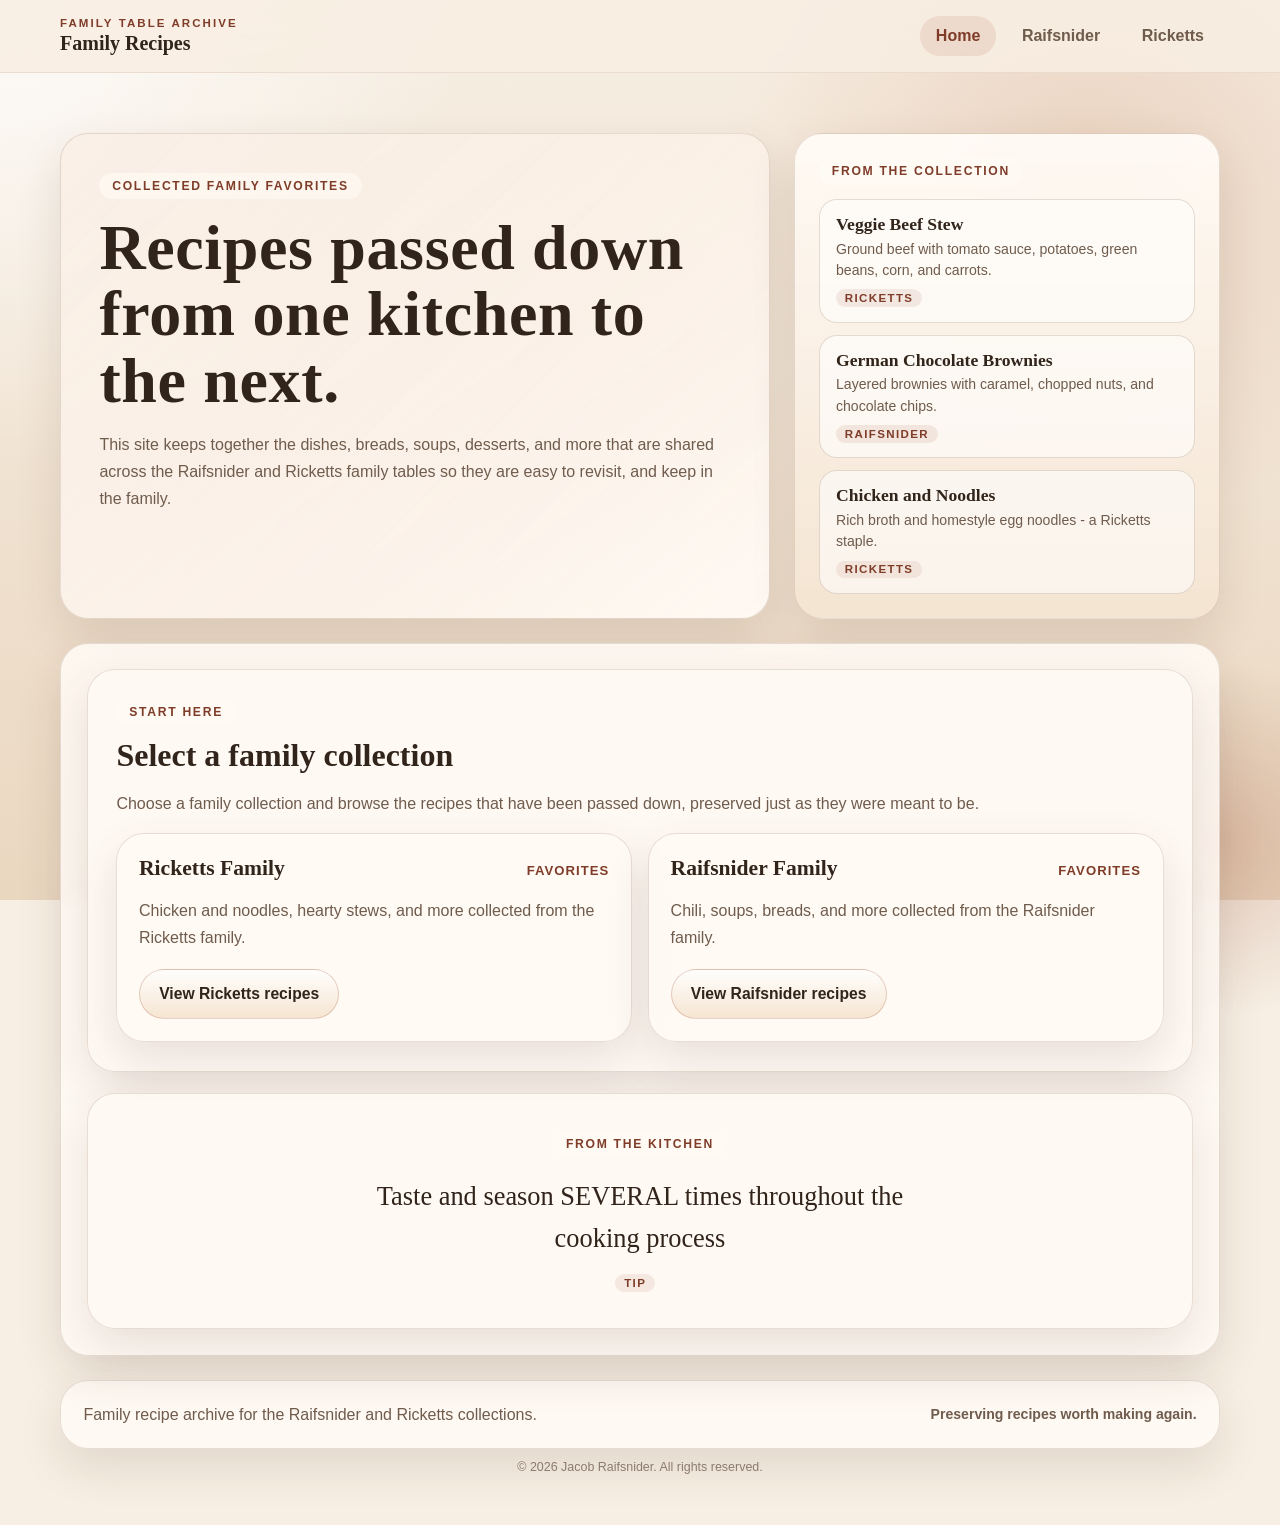
==== index.html @ 3fd9b50f "Mobile recipe page fix; Push 8" ====
<!DOCTYPE html>
<html lang="en">
<head>
    <link rel="stylesheet" href="styles.css?v=20260505c">
    <meta charset="UTF-8">
    <meta name="viewport" content="width=device-width, initial-scale=1.0, viewport-fit=cover">
    <meta name="theme-color" content="#e9dfd1">
    <meta name="apple-mobile-web-app-capable" content="yes">
    <meta name="apple-mobile-web-app-status-bar-style" content="default">
    <title>Family Recipes</title>
</head>
<body class="home-page">
    <div class="viewport-bg" aria-hidden="true"></div>
    <div class="page-glow" aria-hidden="true"></div>
    <header class="site-header">
        <div class="site-header__inner">
            <a class="site-brand" href="index.html">
                <span class="site-brand__eyebrow">Family Table Archive</span>
                <span class="site-brand__title">Family Recipes</span>
            </a>
            <nav class="site-nav" aria-label="Primary">
                <a class="site-nav__link is-current" href="index.html">Home</a>
                <a class="site-nav__link" href="raifsnider.html">Raifsnider</a>
                <a class="site-nav__link" href="ricketts.html">Ricketts</a>
            </nav>
        </div>
    </header>

    <div class="site-shell">
        <section class="hero">
            <div class="hero__panel">
                <span class="hero__eyebrow">Collected family favorites</span>
                <h1>Recipes passed down from one kitchen to the next.</h1>
                <p class="hero__lede">This site keeps together the dishes, breads, soups, desserts, and more that are shared across the Raifsnider and Ricketts family tables so they are easy to revisit, and keep in the family.</p>
            </div>

            <aside class="hero__aside" aria-label="Featured recipes">
                <div class="featured-header">
                    <span class="section-label">From the collection</span>
                </div>
                <ul class="featured-recipe-list">
                    <li class="featured-recipe-item">
                        <a href="ricketts.html#ricketts-chicken-noodles" class="featured-recipe-link">
                            <span class="featured-recipe-name">Chicken and Noodles</span>
                            <span class="featured-recipe-desc">Rich broth and homestyle egg noodles — a Ricketts staple.</span>
                            <span class="featured-recipe-family">Ricketts</span>
                        </a>
                    </li>
                    <li class="featured-recipe-item">
                        <a href="raifsnider.html#raifsnider-banana-bread" class="featured-recipe-link">
                            <span class="featured-recipe-name">Banana Bread</span>
                            <span class="featured-recipe-desc">Moist, pecan-loaded quick bread from the Raifsnider kitchen.</span>
                            <span class="featured-recipe-family">Raifsnider</span>
                        </a>
                    </li>
                    <li class="featured-recipe-item">
                        <a href="ricketts.html#ricketts-veggie-beef-stew" class="featured-recipe-link">
                            <span class="featured-recipe-name">Veggie Beef Stew</span>
                            <span class="featured-recipe-desc">Ground beef with tomato sauce, potatoes, green beans, corn, and carrots.</span>
                            <span class="featured-recipe-family">Ricketts</span>
                        </a>
                    </li>
                </ul>
            </aside>
        </section>

        <main class="main-surface home-stack">
            <section class="section-card">
                <div class="section-heading">
                    <div>
                        <span class="section-label">Start here</span>
                        <h2>Select a family collection</h2>
                        <p class="section-copy">Choose a family collection and browse the recipes that have been passed down, preserved just as they were meant to be.</p>
                    </div>
                </div>

                <div id="familyChoice" class="family-grid">
                    <article class="family-card">
                        <div class="family-card__title-row">
                            <h3>Ricketts Family</h3>
                            <span class="family-card__tag">Favorites</span>
                        </div>
                        <p>Chicken and noodles, hearty stews, and more collected from the Ricketts family.</p>
                        <div class="family-card__footer">
                            <a id="rickettsFamily" class="family-button" href="ricketts.html" data-page="ricketts.html">View Ricketts recipes</a>
                        </div>
                    </article>

                    <article class="family-card">
                        <div class="family-card__title-row">
                            <h3>Raifsnider Family</h3>
                            <span class="family-card__tag">Favorites</span>
                        </div>
                        <p>Chili, soups, breads, and more collected from the Raifsnider family.</p>
                        <div class="family-card__footer">
                            <a id="raifsniderFamily" class="family-button" href="raifsnider.html" data-page="raifsnider.html">View Raifsnider recipes</a>
                        </div>
                    </article>
                </div>
            </section>

            <section class="section-card kitchen-wisdom-card">
                <div class="wisdom-inner">
                    <span class="section-label">From the kitchen</span>
                    <div class="wisdom-display" id="wisdomDisplay">
                        <p class="wisdom-text" id="wisdomText"></p>
                        <div class="wisdom-meta">
                            <span class="wisdom-badge" id="wisdomBadge"></span>
                            <span class="wisdom-attribution" id="wisdomAttribution"></span>
                        </div>
                    </div>
                </div>
            </section>
        </main>

        <footer class="site-footer">
            <div class="footer-grid">
                <p>Family recipe archive for the Raifsnider and Ricketts collections.</p>
                <p class="footer-note">Preserving recipes worth making again.</p>
            </div>
        </footer>
        <p class="site-legal">&copy; 2026 Jacob Raifsnider. All rights reserved.</p>
    </div>

    <script src="script.js?v=20260422a"></script>
</body>
</html>
---- styles.css ----
:root {
    --bg-top: #f7efe4;
    --bg-bottom: #ead7c0;
    --surface: rgba(255, 250, 244, 0.9);
    --surface-strong: #fffaf4;
    --surface-muted: #f4e4d2;
    --text-main: #31241a;
    --text-muted: #6f5c4d;
    --accent: #9f5137;
    --accent-strong: #7f3c28;
    --accent-soft: #f1d6bf;
    --line: rgba(108, 71, 47, 0.16);
    --shadow-soft: 0 18px 45px rgba(72, 40, 24, 0.12);
    --shadow-strong: 0 24px 60px rgba(72, 40, 24, 0.18);
    --radius-lg: 28px;
    --radius-md: 18px;
    --radius-sm: 12px;
    --content-width: min(1160px, calc(100% - 2rem));
}

* {
    box-sizing: border-box;
}

html {
    scroll-behavior: smooth;
    background-color: var(--bg-top);
}

body {
    margin: 0;
    min-height: 100vh;
    min-height: 100dvh;
    padding-bottom: env(safe-area-inset-bottom);
    font-family: "Trebuchet MS", "Segoe UI", sans-serif;
    color: var(--text-main);
    background-color: var(--bg-top);
    position: relative;
    overflow-x: hidden;
}

.viewport-bg {
    position: fixed;
    inset: 0;
    z-index: 0;
    pointer-events: none;
    background:
        radial-gradient(circle at top left, rgba(255, 255, 255, 0.76) 0, rgba(255, 255, 255, 0) 30%),
        radial-gradient(circle at 85% 18%, rgba(197, 127, 88, 0.22) 0, rgba(197, 127, 88, 0) 28%),
        linear-gradient(180deg, var(--bg-top), var(--bg-bottom));
}

.site-header,
.site-shell,
.recipe-modal {
    position: relative;
    z-index: 1;
}

a {
    color: inherit;
}

img {
    max-width: 100%;
}

.page-glow {
    position: fixed;
    inset: auto -120px -120px auto;
    width: 360px;
    height: 360px;
    border-radius: 50%;
    background: radial-gradient(circle at center, rgba(159, 81, 55, 0.24), transparent 70%);
    pointer-events: none;
    z-index: 0;
}

.site-header {
    position: sticky;
    top: 0;
    z-index: 10;
    backdrop-filter: blur(18px);
    background: rgba(248, 238, 226, 0.86);
    border-bottom: 1px solid rgba(108, 71, 47, 0.1);
    padding-top: env(safe-area-inset-top);
}

.site-header__inner,
.site-footer__inner,
.hero,
.main-surface {
    width: var(--content-width);
    margin: 0 auto;
}

.site-header__inner {
    display: flex;
    align-items: center;
    justify-content: space-between;
    gap: 1rem;
    padding: 1rem 0;
}

.site-brand {
    text-decoration: none;
}

.site-brand__eyebrow {
    display: block;
    margin-bottom: 0.2rem;
    color: var(--accent-strong);
    font-size: 0.72rem;
    font-weight: 700;
    letter-spacing: 0.18em;
    text-transform: uppercase;
}

.site-brand__title {
    display: block;
    font-family: "Palatino Linotype", "Book Antiqua", Georgia, serif;
    font-size: 1.25rem;
    font-weight: 700;
}

.site-nav {
    display: flex;
    align-items: center;
    gap: 0.6rem;
    flex-wrap: wrap;
}

.site-nav__link {
    padding: 0.7rem 1rem;
    border-radius: 999px;
    color: var(--text-muted);
    text-decoration: none;
    font-weight: 600;
    transition: background-color 180ms ease, color 180ms ease, transform 180ms ease;
}

.site-nav__link:hover,
.site-nav__link:focus-visible,
.site-nav__link.is-current {
    background: rgba(159, 81, 55, 0.12);
    color: var(--accent-strong);
}

.site-nav__link:hover {
    transform: translateY(-1px);
}

.site-shell {
    position: relative;
    z-index: 1;
    padding: 2rem 0 3rem;
}

.hero {
    display: grid;
    grid-template-columns: minmax(0, 1.5fr) minmax(280px, 0.9fr);
    gap: 1.5rem;
    align-items: stretch;
    padding: 1.75rem 0 1.5rem;
}

.hero__panel,
.hero__aside,
.main-surface,
.section-card,
.category-section,
.recipe-detail-section,
.family-card,
.story-card,
.site-footer,
.page-intro {
    background: var(--surface);
    border: 1px solid var(--line);
    box-shadow: var(--shadow-soft);
}

.hero__panel,
.hero__aside,
.main-surface,
.section-card,
.category-section,
.family-card,
.story-card,
.site-footer,
.page-intro {
    border-radius: var(--radius-lg);
}

.hero__panel {
    padding: clamp(1.8rem, 3vw, 3rem);
    background:
        linear-gradient(135deg, rgba(255, 255, 255, 0.6), rgba(255, 250, 244, 0.14)),
        linear-gradient(145deg, rgba(241, 214, 191, 0.92), rgba(255, 250, 244, 0.96));
}

.hero__eyebrow,
.section-label,
.category-section__label {
    display: inline-flex;
    align-items: center;
    gap: 0.45rem;
    padding: 0.38rem 0.8rem;
    border-radius: 999px;
    background: rgba(255, 250, 244, 0.66);
    color: var(--accent-strong);
    font-size: 0.76rem;
    font-weight: 700;
    letter-spacing: 0.14em;
    text-transform: uppercase;
}

.hero__panel h1,
.page-intro h1,
h2,
h3 {
    font-family: "Palatino Linotype", "Book Antiqua", Georgia, serif;
}

.hero__panel h1,
.page-intro h1 {
    margin: 1rem 0 0.85rem;
    font-size: clamp(2.4rem, 5vw, 4.3rem);
    line-height: 1.04;
    letter-spacing: 0.01em;
}

.hero__lede,
.page-intro p,
.section-copy,
.family-card p,
.story-card p,
.recipe-page section p,
.site-footer p,
.hero-stat-list span {
    color: var(--text-muted);
    line-height: 1.7;
}

.hero__actions {
    display: flex;
    gap: 0.85rem;
    flex-wrap: wrap;
    margin-top: 1.6rem;
}

.hero__aside {
    padding: 1.5rem;
    background: linear-gradient(180deg, rgba(255, 251, 246, 0.95), rgba(244, 228, 210, 0.98));
}

.kitchen-wisdom-card {
    text-align: center;
}

.wisdom-inner {
    display: flex;
    flex-direction: column;
    align-items: center;
    gap: 1.1rem;
    padding: 0.5rem 1rem;
}

.wisdom-display {
    max-width: 62ch;
    transition: opacity 400ms ease;
}

.wisdom-display.is-fading {
    opacity: 0;
}

.wisdom-text {
    font-family: "Palatino Linotype", "Book Antiqua", Georgia, serif;
    font-size: clamp(1.2rem, 2.5vw, 1.65rem);
    line-height: 1.6;
    margin: 0 0 0.9rem;
    color: var(--text-main);
}

.wisdom-meta {
    display: flex;
    align-items: center;
    justify-content: center;
    gap: 0.6rem;
    flex-wrap: wrap;
}

.wisdom-badge {
    display: inline-block;
    font-size: 0.72rem;
    font-weight: 700;
    letter-spacing: 0.12em;
    text-transform: uppercase;
    color: var(--accent-strong);
    background: rgba(159, 81, 55, 0.1);
    padding: 0.18rem 0.55rem;
    border-radius: 999px;
}

.wisdom-attribution {
    font-size: 0.88rem;
    color: var(--text-muted);
    font-style: italic;
}

.featured-header {
    margin-bottom: 0.9rem;
}

.featured-recipe-list {
    display: grid;
    gap: 0.75rem;
    margin: 0;
    padding: 0;
    list-style: none;
    transition: opacity 300ms ease;
}

.featured-recipe-list.is-fading {
    opacity: 0;
}

.featured-recipe-link {
    display: block;
    padding: 0.9rem 1rem;
    border: 1px solid rgba(108, 71, 47, 0.18);
    border-radius: var(--radius-md);
    background: rgba(255, 255, 255, 0.55);
    text-decoration: none;
    transition: background 180ms ease, border-color 180ms ease, transform 160ms ease, box-shadow 180ms ease;
}

.featured-recipe-link:hover,
.featured-recipe-link:focus-visible {
    background: rgba(255, 250, 244, 0.92);
    border-color: var(--accent);
    transform: translateY(-2px);
    box-shadow: 0 10px 22px rgba(114, 43, 33, 0.1);
}

.featured-recipe-name {
    display: block;
    font-family: "Palatino Linotype", "Book Antiqua", Georgia, serif;
    font-size: 1.1rem;
    font-weight: 700;
    margin-bottom: 0.22rem;
}

.featured-recipe-desc {
    display: block;
    font-size: 0.88rem;
    color: var(--text-muted);
    line-height: 1.5;
    margin-bottom: 0.45rem;
}

.featured-recipe-family {
    display: inline-block;
    font-size: 0.72rem;
    font-weight: 700;
    letter-spacing: 0.12em;
    text-transform: uppercase;
    color: var(--accent-strong);
    background: rgba(159, 81, 55, 0.1);
    padding: 0.18rem 0.55rem;
    border-radius: 999px;
}

.main-surface {
    padding: clamp(1.3rem, 2vw, 1.7rem);
    backdrop-filter: blur(6px);
}

.home-stack,
.recipe-page {
    display: grid;
    gap: 1.35rem;
}

.section-card,
.category-section {
    padding: clamp(1.25rem, 2.6vw, 1.8rem);
}

.section-heading,
.page-intro__meta,
.category-section__header,
.footer-grid {
    display: flex;
    align-items: flex-start;
    justify-content: space-between;
    gap: 1rem;
    flex-wrap: wrap;
}

.section-heading h2,
.category-section__header h2,
.category-section__header h3 {
    margin: 0.75rem 0 0.45rem;
    font-size: clamp(1.45rem, 2.5vw, 2rem);
}

.button-grid,
.family-grid,
.story-grid {
    display: grid;
    gap: 1rem;
}

.family-grid {
    grid-template-columns: repeat(2, minmax(0, 1fr));
}

.story-grid {
    grid-template-columns: repeat(3, minmax(0, 1fr));
}

.family-card,
.story-card {
    padding: 1.35rem;
}

.family-card__title-row {
    display: flex;
    align-items: baseline;
    justify-content: space-between;
    gap: 0.6rem;
    margin-bottom: 0.65rem;
}

.family-card h3,
.story-card h3 {
    margin: 0;
    font-size: 1.35rem;
}

.family-card__tag {
    color: var(--accent-strong);
    font-size: 0.82rem;
    font-weight: 700;
    letter-spacing: 0.08em;
    text-transform: uppercase;
}

.family-card__footer {
    margin-top: 1.1rem;
}

.button-grid {
    grid-template-columns: repeat(2, minmax(0, 1fr));
}

.family-button {
    display: inline-flex;
    align-items: center;
    justify-content: center;
    gap: 0.5rem;
    border: 1px solid rgba(159, 81, 55, 0.25);
    border-radius: 999px;
    background: linear-gradient(180deg, #fffefc 0%, #f6e5d2 100%);
    color: var(--text-main);
    font-size: 0.98rem;
    font-weight: 700;
    padding: 0.95rem 1.2rem;
    text-decoration: none;
    cursor: pointer;
    transition: transform 160ms ease, box-shadow 220ms ease, border-color 220ms ease, background 220ms ease;
}

.family-button:hover,
.family-button:focus-visible {
    transform: translateY(-2px);
    border-color: var(--accent);
    box-shadow: 0 12px 28px rgba(114, 43, 33, 0.16);
    background: linear-gradient(180deg, #fff8f2 0%, var(--accent-soft) 100%);
}

.family-button:focus-visible,
.recipe-link:focus-visible,
.site-nav__link:focus-visible {
    outline: 3px solid rgba(127, 60, 40, 0.28);
    outline-offset: 2px;
}

.family-button--secondary {
    background: rgba(255, 250, 244, 0.7);
}

.page-intro {
    display: grid;
    gap: 1.25rem;
    padding: clamp(1.5rem, 3vw, 2.2rem);
    background: linear-gradient(160deg, rgba(255, 250, 244, 0.96), rgba(244, 228, 210, 0.9));
}

.page-intro h1 {
    margin-top: 0.9rem;
    margin-bottom: 0.35rem;
    font-size: clamp(2rem, 4.5vw, 3.5rem);
}

.page-intro__meta {
    align-items: center;
}

.page-intro__chips {
    display: flex;
    flex-wrap: wrap;
    gap: 0.7rem;
}

.category-toggle {
    min-width: 140px;
}

.category-toggle[aria-pressed="true"] {
    transform: translateY(-2px);
    border-color: var(--accent);
    box-shadow: 0 12px 28px rgba(114, 43, 33, 0.16);
    background: linear-gradient(180deg, #fff8f2 0%, var(--accent-soft) 100%);
}

.page-chip {
    padding: 0.55rem 0.85rem;
    border-radius: 999px;
    background: rgba(255, 255, 255, 0.72);
    color: var(--accent-strong);
    font-size: 0.88rem;
    font-weight: 700;
}

.recipe-page section {
    text-align: left;
}

.recipe-page section p {
    margin: 0;
}

.category-section__header {
    margin-bottom: 1rem;
}

.category-section__header p {
    max-width: 58ch;
}

.recipe-workspace {
    display: grid;
    grid-template-columns: minmax(280px, 360px) minmax(0, 1fr);
    gap: 1.1rem;
    align-items: start;
}

.recipe-list {
    display: grid;
    gap: 0.85rem;
}

.recipe-page .recipe-list {
    max-height: min(68vh, 760px);
    overflow: auto;
    padding-right: 0.35rem;
    scroll-behavior: smooth;
    scrollbar-width: thin;
    scrollbar-color: rgba(127, 60, 40, 0.42) rgba(255, 250, 244, 0.4);
}

.recipe-page .recipe-list::-webkit-scrollbar {
    width: 10px;
}

.recipe-page .recipe-list::-webkit-scrollbar-thumb {
    border-radius: 999px;
    background: rgba(127, 60, 40, 0.38);
}

.recipe-panel-stack {
    display: block;
    min-height: 460px;
    position: sticky;
    top: 5.8rem;
}

.recipe-link {
    appearance: none;
    display: grid;
    grid-template-columns: minmax(0, 1fr) auto;
    align-items: center;
    gap: 1rem;
    width: 100%;
    border: 1px solid rgba(159, 81, 55, 0.2);
    border-radius: var(--radius-md);
    background: linear-gradient(180deg, rgba(255, 255, 255, 0.94) 0%, rgba(246, 229, 210, 0.86) 100%);
    box-shadow: 0 10px 22px rgba(114, 43, 33, 0.08);
    padding: 1rem 1.05rem;
    text-align: left;
    color: var(--text-main);
    font: inherit;
    cursor: pointer;
    transition: transform 160ms ease, box-shadow 220ms ease, border-color 220ms ease, background 220ms ease;
}

.recipe-link:hover {
    transform: translateY(-2px);
    border-color: var(--accent);
    box-shadow: 0 14px 28px rgba(114, 43, 33, 0.12);
    background: linear-gradient(180deg, #fff8f2 0%, var(--accent-soft) 100%);
}

.recipe-link strong {
    display: block;
    margin-bottom: 0.3rem;
    font-size: 1.05rem;
}

.recipe-link span {
    display: block;
    color: var(--text-muted);
    font-size: 0.95rem;
    line-height: 1.5;
}

.recipe-link::after {
    content: "+";
    display: inline-flex;
    align-items: center;
    justify-content: center;
    width: 2.2rem;
    height: 2.2rem;
    border-radius: 999px;
    background: rgba(159, 81, 55, 0.12);
    color: var(--accent-strong);
    font-size: 1.15rem;
    font-weight: 700;
}

.recipe-link[aria-expanded="true"] {
    border-color: var(--accent);
    background: linear-gradient(180deg, #fff8f2 0%, var(--accent-soft) 100%);
    box-shadow: 0 14px 28px rgba(114, 43, 33, 0.12);
}

.recipe-link[aria-expanded="true"]::after {
    content: "−";
}

.recipe-detail-section {
    margin-top: 0;
    padding: 1.35rem 1.45rem;
    border: 1px solid rgba(159, 81, 55, 0.18);
    border-radius: 22px;
    background: linear-gradient(180deg, #fffdf9 0%, #f8ede1 100%);
    box-shadow: 0 14px 32px rgba(72, 40, 24, 0.09);
}

.recipe-detail-section[hidden] {
    display: none;
}

.recipe-detail-section h3 {
    margin: 0 0 0.55rem;
    font-size: 1.55rem;
}

.recipe-source {
    margin-bottom: 0.5rem;
    font-size: 0.92rem;
    color: var(--accent-strong);
    font-weight: 700;
}

.recipe-detail-section ul,
.recipe-detail-section ol {
    margin: 0 0 1rem;
    padding-left: 1.25rem;
}

.recipe-detail-section li + li {
    margin-top: 0.38rem;
}

.recipe-template-note {
    margin: 0;
    padding-top: 0.8rem;
    padding-bottom: 0.6rem;
    border-top: 1px dashed rgba(114, 43, 33, 0.2);
    color: var(--text-muted);
    font-size: 0.95rem;
}
.recipe-template-note2 {
    margin: 0;
    padding-top: 0.8rem;
    border-top: 1px dashed rgba(114, 43, 33, 0.2);
    color: var(--text-muted);
    font-size: 0.80rem;
}

.site-footer {
    width: var(--content-width);
    margin: 1.5rem auto 0;
    padding: 1.25rem 1.4rem;
}

.site-legal {
    width: var(--content-width);
    margin: 0.65rem auto 0;
    text-align: center;
    color: rgba(84, 64, 50, 0.64);
    font-size: 0.78rem;
    line-height: 1.4;
}

.footer-grid {
    align-items: center;
}

.footer-grid p {
    margin: 0;
}

.footer-note {
    color: var(--accent-strong);
    font-size: 0.88rem;
    font-weight: 700;
}

body.modal-open {
    overflow: hidden;
}

.recipe-modal {
    position: fixed;
    inset: 0;
    z-index: 1000;
    display: grid;
    place-items: end center;
    padding: 0;
}

.recipe-modal[hidden] {
    display: none;
}

.recipe-modal__backdrop {
    position: absolute;
    inset: 0;
    background: rgba(43, 32, 24, 0.56);
}

.recipe-modal__dialog {
    position: relative;
    width: min(760px, 100%);
    max-height: 90vh;
    overflow: auto;
    border-radius: 24px 24px 0 0;
    border: 1px solid rgba(114, 43, 33, 0.18);
    background: linear-gradient(180deg, #fffdf9 0%, #f9efe6 100%);
    box-shadow: 0 18px 42px rgba(43, 32, 24, 0.22);
    padding: 0.9rem 0.95rem 1.1rem;
}

.recipe-modal__close {
    appearance: none;
    position: sticky;
    top: 0;
    z-index: 1;
    margin-left: auto;
    display: grid;
    place-items: center;
    width: 2rem;
    height: 2rem;
    border: none;
    border-radius: 999px;
    background: rgba(143, 59, 46, 0.12);
    color: var(--accent-strong);
    font-size: 1.3rem;
    cursor: pointer;
}

@media (max-width: 980px) {
    .hero,
    .recipe-workspace,
    .story-grid {
        grid-template-columns: 1fr;
    }

    .family-grid {
        grid-template-columns: 1fr;
    }

    .recipe-panel-stack {
        position: static;
        min-height: 0;
    }

    .recipe-page .recipe-list {
        max-height: none;
        overflow: visible;
        padding-right: 0;
    }
}

@media (max-width: 860px) {
    .site-header__inner,
    .section-heading,
    .page-intro__meta,
    .category-section__header,
    .footer-grid {
        align-items: stretch;
    }

    .site-header__inner {
        flex-direction: column;
        padding: 0.9rem 0;
    }

    .hero__panel h1,
    .page-intro h1 {
        font-size: clamp(2rem, 8vw, 3rem);
    }

    .button-grid {
        grid-template-columns: 1fr;
    }

    .recipe-workspace {
        grid-template-columns: 1fr;
    }

    .recipe-panel-stack {
        display: none;
    }

    .recipe-detail-section {
        margin-top: 0.75rem;
    }

    .recipe-modal__dialog {
        width: 100%;
        max-height: 82dvh;
        border-radius: 20px 20px 0 0;
        overflow-y: auto;
        -webkit-overflow-scrolling: touch;
        padding: 1rem 1rem calc(1rem + env(safe-area-inset-bottom));
    }

    .recipe-modal__close {
        position: sticky;
        top: 0;
        float: right;
        clear: right;
        width: 2.4rem;
        height: 2.4rem;
        font-size: 1.5rem;
        border: 1px solid rgba(114, 43, 33, 0.22);
        background: rgba(255, 248, 239, 0.96);
        box-shadow: 0 2px 8px rgba(43, 32, 24, 0.14);
    }

    .recipe-modal__content {
        clear: both;
    }
}

@media (max-width: 600px) {
    :root {
        --content-width: min(100% - 1rem, 100%);
    }

    .site-shell {
        padding-top: 1rem;
    }

    .hero {
        padding-top: 0.8rem;
    }

    .hero__panel,
    .hero__aside,
    .main-surface,
    .section-card,
    .category-section,
    .site-footer,
    .page-intro {
        border-radius: 22px;
    }

    .recipe-link {
        grid-template-columns: 1fr;
        gap: 0.6rem;
        padding: 0.9rem 0.95rem;
    }

    .recipe-link::after {
        display: none;
    }

    .site-nav {
        width: 100%;
        justify-content: space-between;
    }

    .site-nav__link {
        flex: 1 1 auto;
        text-align: center;
    }
}
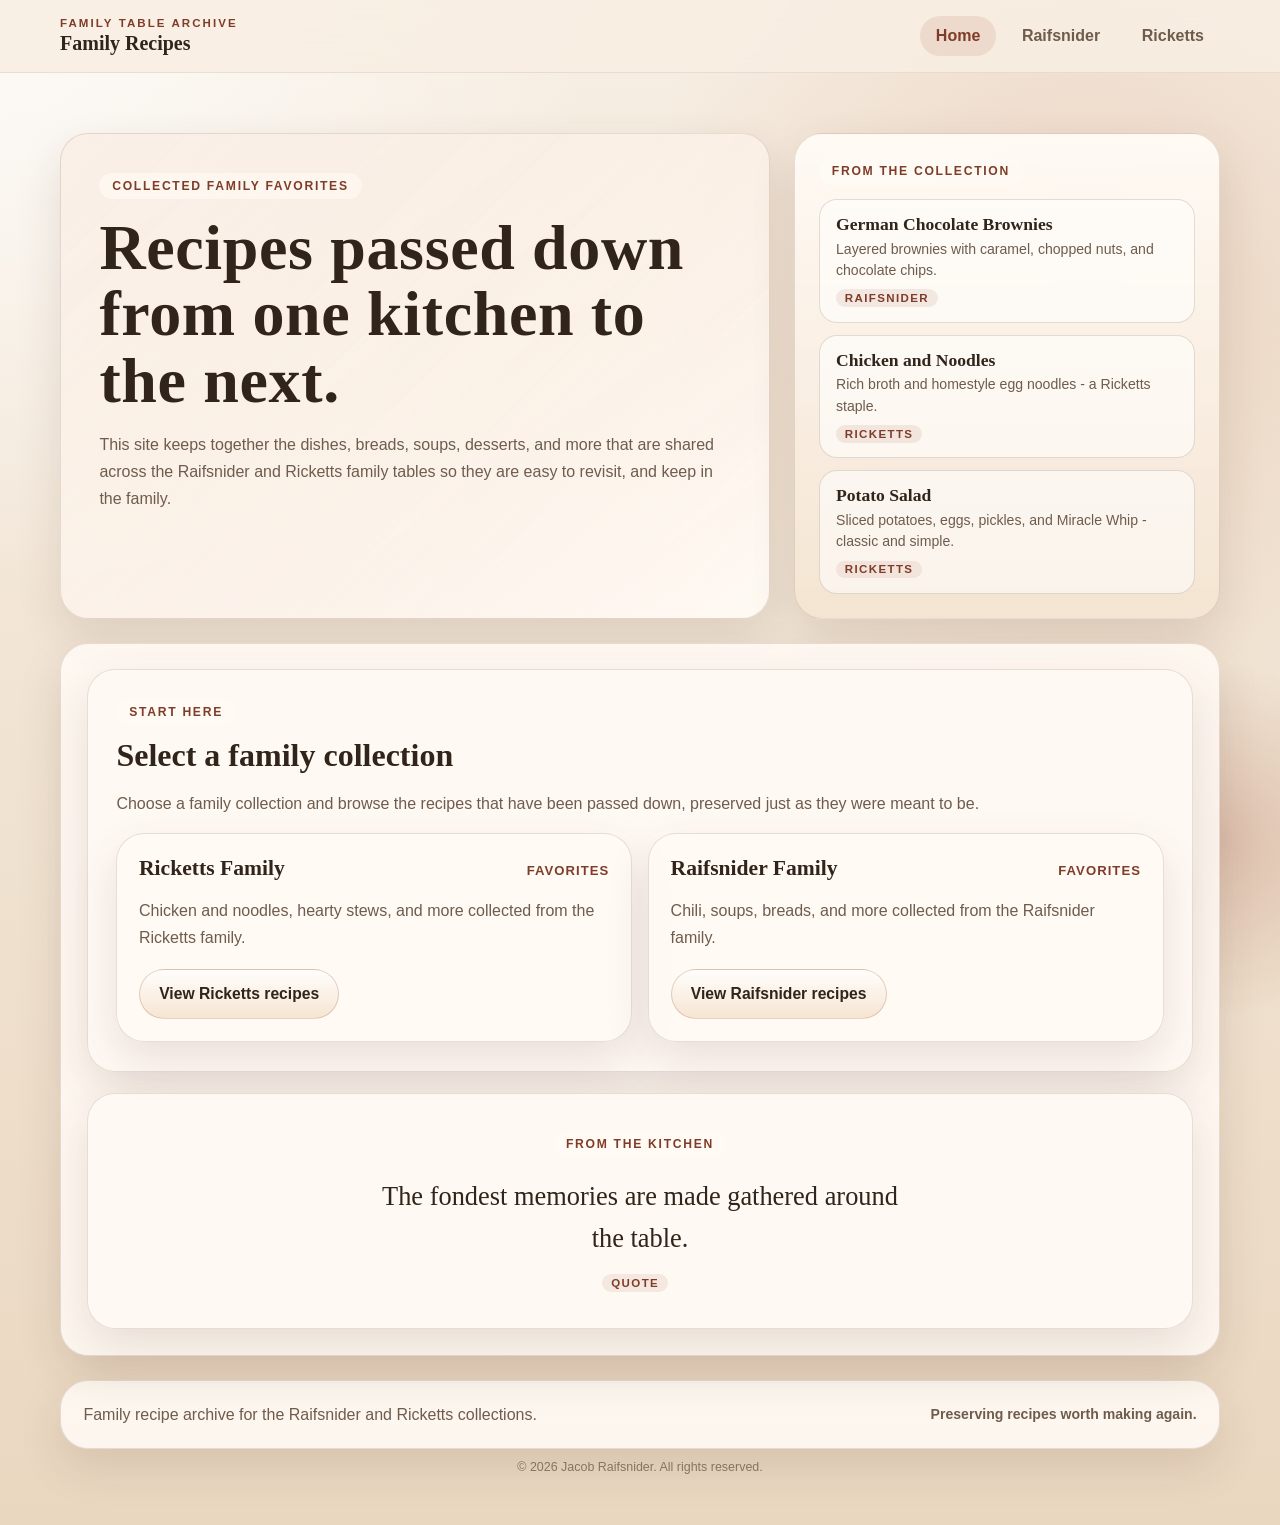
==== commit c866a5ae: "Mobile recipe page fix; Push 8" ====
--- a/index.html
+++ b/index.html
@@ -1,7 +1,7 @@
 <!DOCTYPE html>
 <html lang="en">
 <head>
-    <link rel="stylesheet" href="styles.css?v=20260505c">
+    <link rel="stylesheet" href="styles.css?v=20260505d">
     <meta charset="UTF-8">
     <meta name="viewport" content="width=device-width, initial-scale=1.0, viewport-fit=cover">
     <meta name="theme-color" content="#e9dfd1">
@@ -9,9 +9,7 @@
     <meta name="apple-mobile-web-app-status-bar-style" content="default">
     <title>Family Recipes</title>
 </head>
-<body class="home-page">
-    <div class="viewport-bg" aria-hidden="true"></div>
-    <div class="page-glow" aria-hidden="true"></div>
+<body class="home-page">    <div class="page-glow" aria-hidden="true"></div>
     <header class="site-header">
         <div class="site-header__inner">
             <a class="site-brand" href="index.html">
--- a/styles.css
+++ b/styles.css
@@ -30,31 +30,13 @@
 body {
     margin: 0;
     min-height: 100vh;
-    min-height: 100dvh;
-    padding-bottom: env(safe-area-inset-bottom);
     font-family: "Trebuchet MS", "Segoe UI", sans-serif;
     color: var(--text-main);
-    background-color: var(--bg-top);
-    position: relative;
-    overflow-x: hidden;
-}
-
-.viewport-bg {
-    position: fixed;
-    inset: 0;
-    z-index: 0;
-    pointer-events: none;
     background:
         radial-gradient(circle at top left, rgba(255, 255, 255, 0.76) 0, rgba(255, 255, 255, 0) 30%),
         radial-gradient(circle at 85% 18%, rgba(197, 127, 88, 0.22) 0, rgba(197, 127, 88, 0) 28%),
         linear-gradient(180deg, var(--bg-top), var(--bg-bottom));
-}
-
-.site-header,
-.site-shell,
-.recipe-modal {
-    position: relative;
-    z-index: 1;
+    overflow-x: hidden;
 }
 
 a {
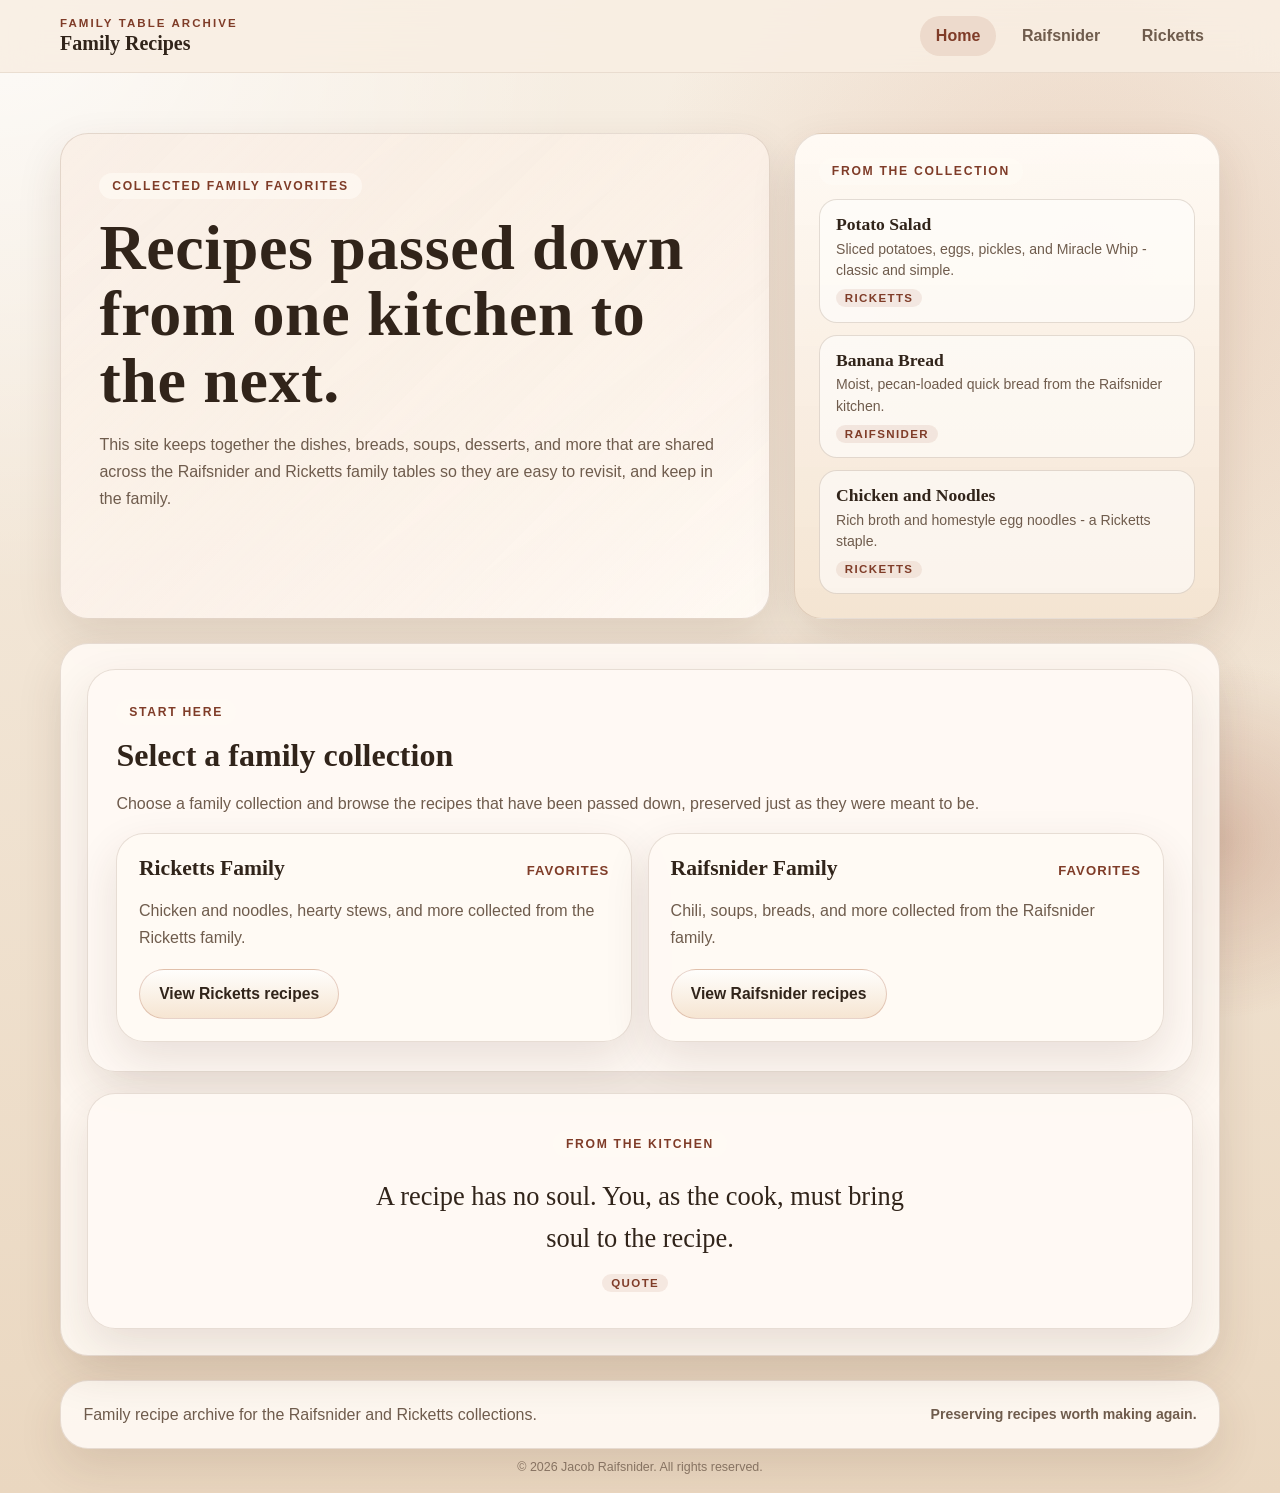
==== commit 69d77985: "IDFK" ====
--- a/index.html
+++ b/index.html
@@ -1,7 +1,7 @@
 <!DOCTYPE html>
 <html lang="en">
 <head>
-    <link rel="stylesheet" href="styles.css?v=20260505d">
+    <link rel="stylesheet" href="styles.css?v=20260505e">
     <meta charset="UTF-8">
     <meta name="viewport" content="width=device-width, initial-scale=1.0, viewport-fit=cover">
     <meta name="theme-color" content="#e9dfd1">
--- a/styles.css
+++ b/styles.css
@@ -29,7 +29,7 @@
 
 body {
     margin: 0;
-    min-height: 100vh;
+    min-height: 100lvh;
     font-family: "Trebuchet MS", "Segoe UI", sans-serif;
     color: var(--text-main);
     background:
@@ -37,6 +37,12 @@
         radial-gradient(circle at 85% 18%, rgba(197, 127, 88, 0.22) 0, rgba(197, 127, 88, 0) 28%),
         linear-gradient(180deg, var(--bg-top), var(--bg-bottom));
     overflow-x: hidden;
+}
+
+@supports not (height: 100lvh) {
+    body {
+        min-height: 100vh;
+    }
 }
 
 a {
@@ -135,7 +141,7 @@
 .site-shell {
     position: relative;
     z-index: 1;
-    padding: 2rem 0 3rem;
+    padding: 2rem 0 1rem;
 }
 
 .hero {
@@ -738,7 +744,7 @@
 .recipe-modal__dialog {
     position: relative;
     width: min(760px, 100%);
-    max-height: 90vh;
+    max-height: 100lvh;
     overflow: auto;
     border-radius: 24px 24px 0 0;
     border: 1px solid rgba(114, 43, 33, 0.18);
@@ -825,11 +831,11 @@
 
     .recipe-modal__dialog {
         width: 100%;
-        max-height: 82dvh;
+        max-height: 100lvh;
         border-radius: 20px 20px 0 0;
         overflow-y: auto;
         -webkit-overflow-scrolling: touch;
-        padding: 1rem 1rem calc(1rem + env(safe-area-inset-bottom));
+        padding: 1rem;
     }
 
     .recipe-modal__close {
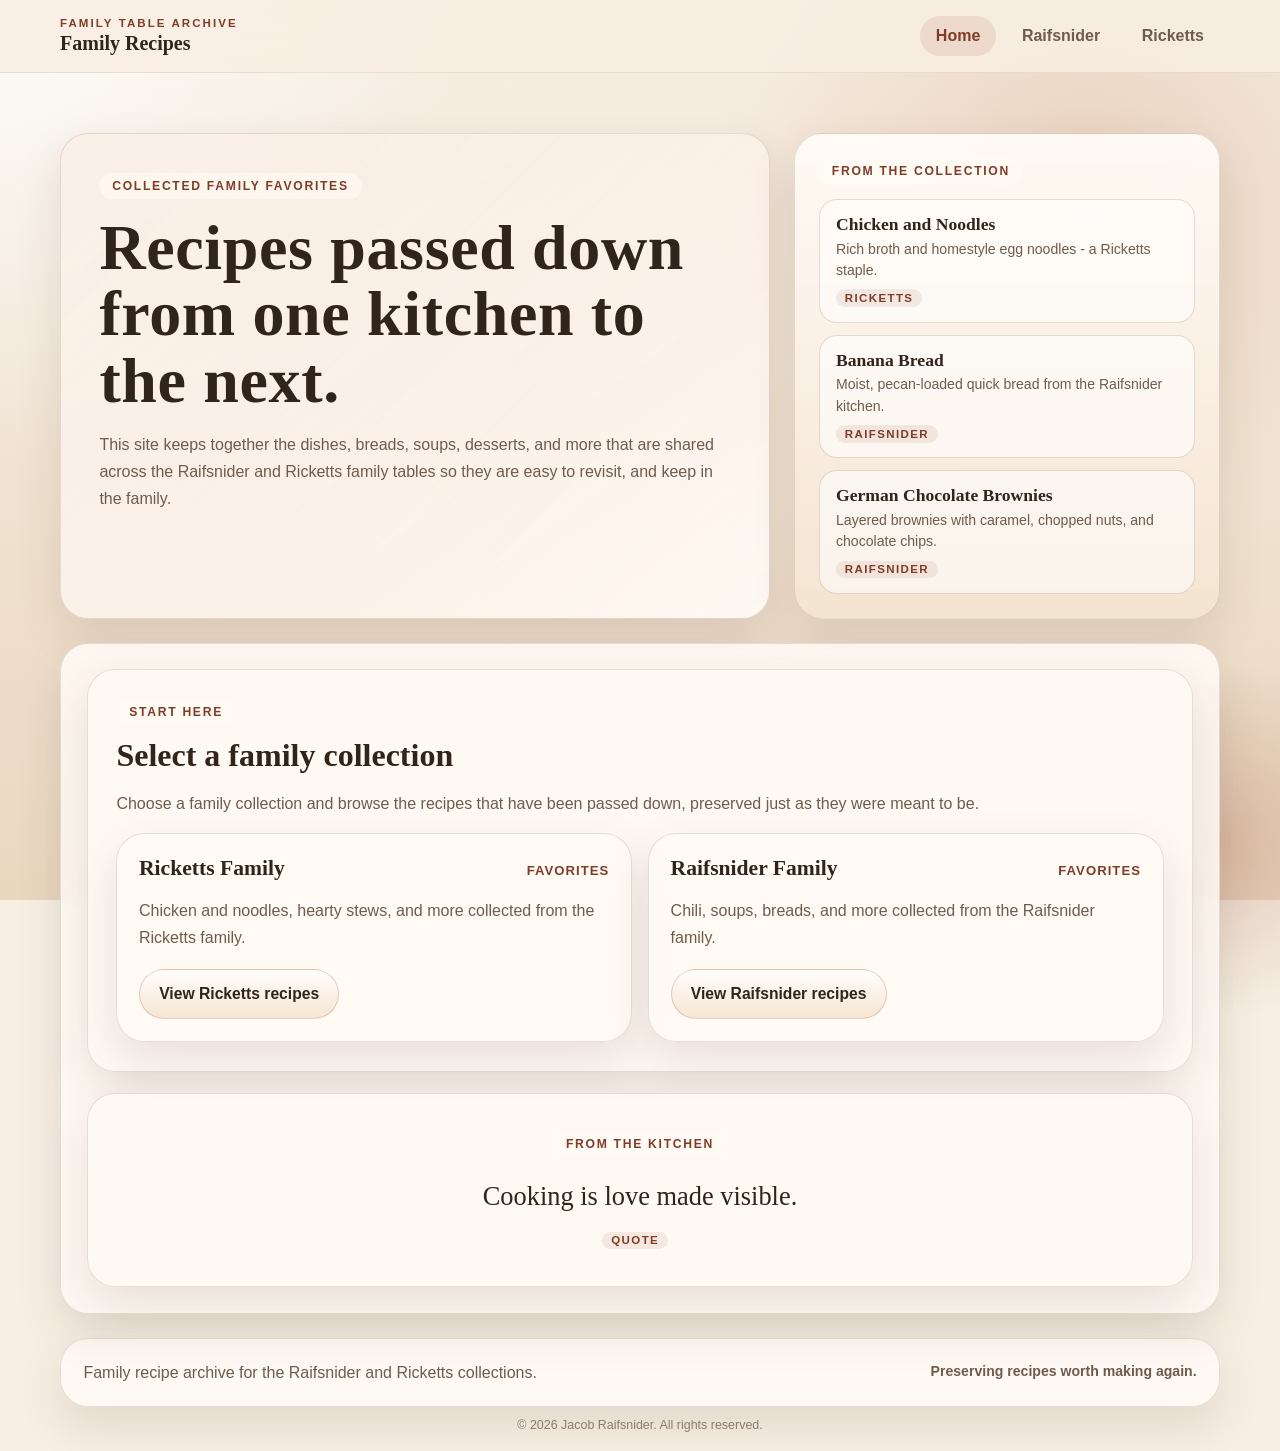
==== commit 0cfa54e3: "IDFK" ====
--- a/index.html
+++ b/index.html
@@ -1,7 +1,7 @@
 <!DOCTYPE html>
 <html lang="en">
 <head>
-    <link rel="stylesheet" href="styles.css?v=20260505e">
+    <link rel="stylesheet" href="styles.css?v=20260506a">
     <meta charset="UTF-8">
     <meta name="viewport" content="width=device-width, initial-scale=1.0, viewport-fit=cover">
     <meta name="theme-color" content="#e9dfd1">
--- a/styles.css
+++ b/styles.css
@@ -25,11 +25,14 @@
 html {
     scroll-behavior: smooth;
     background-color: var(--bg-top);
+    height: 100%;
 }
 
 body {
     margin: 0;
+    min-height: 100%;
     min-height: 100lvh;
+    height: 100lvh;
     font-family: "Trebuchet MS", "Segoe UI", sans-serif;
     color: var(--text-main);
     background:
@@ -41,7 +44,9 @@
 
 @supports not (height: 100lvh) {
     body {
+        min-height: 100%;
         min-height: 100vh;
+        height: 100vh;
     }
 }
 
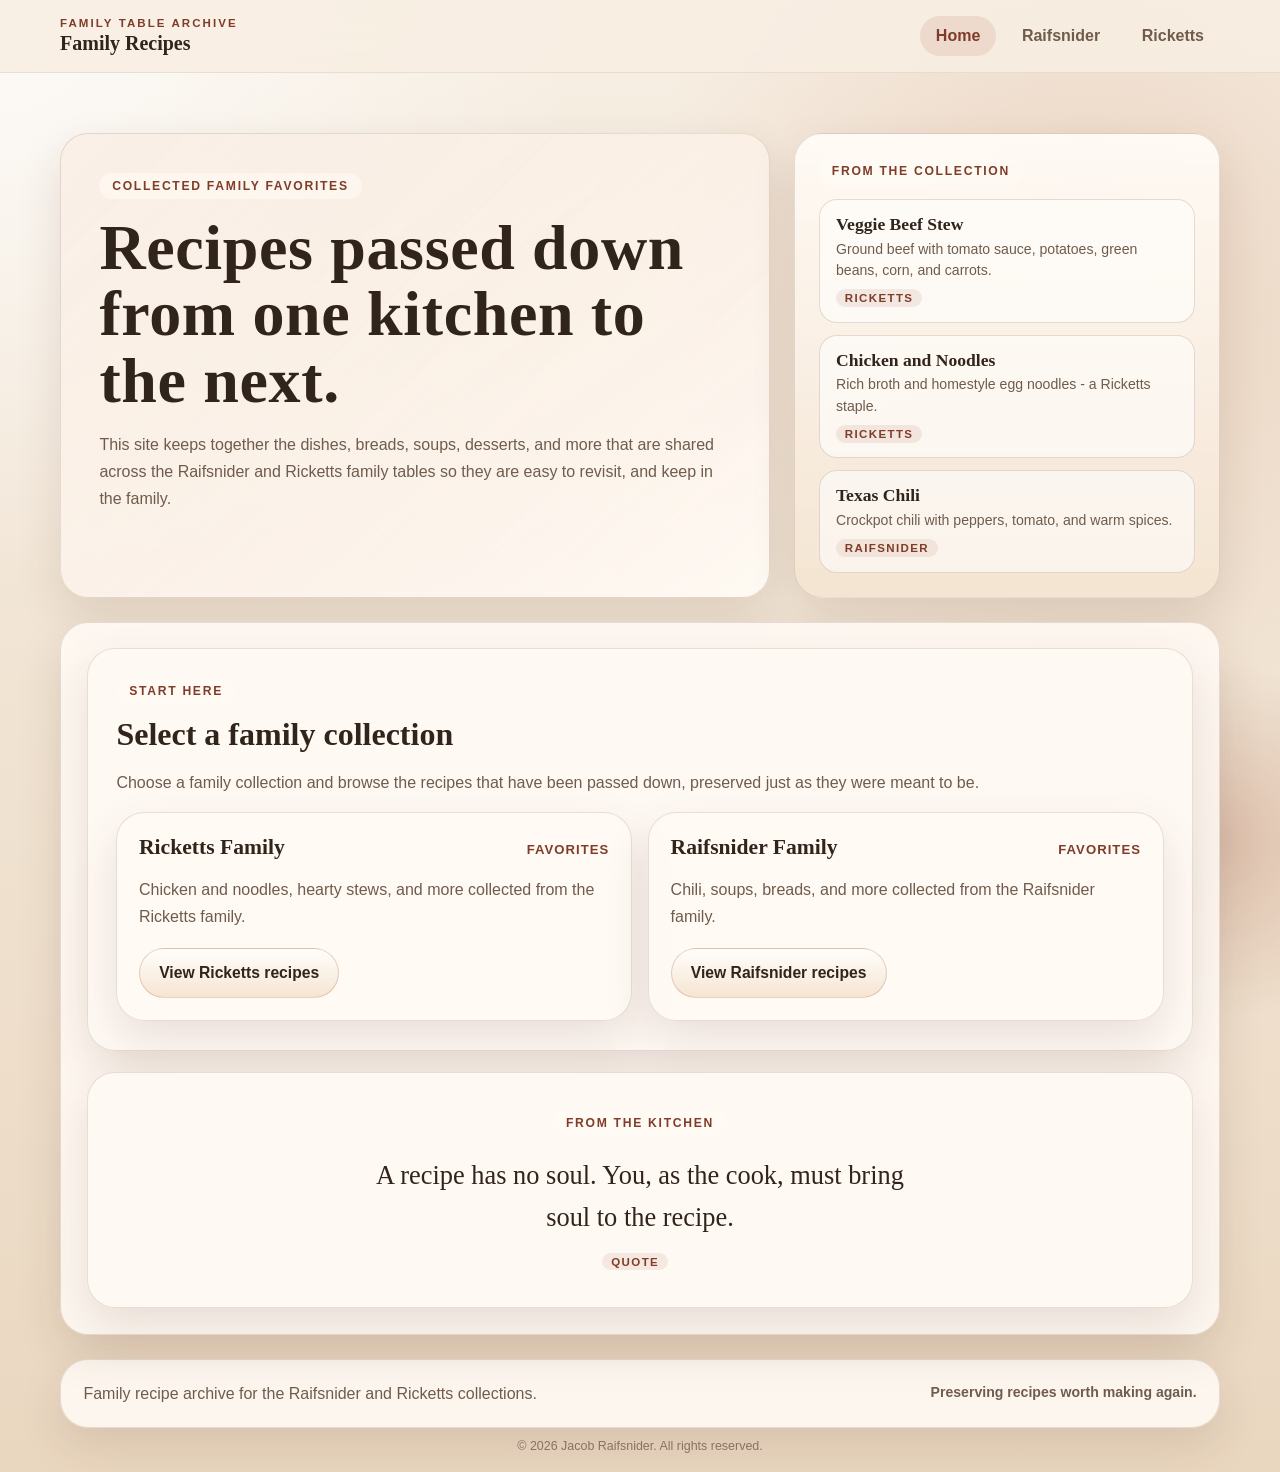
==== commit 5fec9676: "IDFK" ====
--- a/index.html
+++ b/index.html
@@ -1,7 +1,7 @@
 <!DOCTYPE html>
 <html lang="en">
 <head>
-    <link rel="stylesheet" href="styles.css?v=20260506a">
+    <link rel="stylesheet" href="styles.css?v=20260506b">
     <meta charset="UTF-8">
     <meta name="viewport" content="width=device-width, initial-scale=1.0, viewport-fit=cover">
     <meta name="theme-color" content="#e9dfd1">
--- a/styles.css
+++ b/styles.css
@@ -25,14 +25,11 @@
 html {
     scroll-behavior: smooth;
     background-color: var(--bg-top);
-    height: 100%;
 }
 
 body {
     margin: 0;
-    min-height: 100%;
     min-height: 100lvh;
-    height: 100lvh;
     font-family: "Trebuchet MS", "Segoe UI", sans-serif;
     color: var(--text-main);
     background:
@@ -44,9 +41,7 @@
 
 @supports not (height: 100lvh) {
     body {
-        min-height: 100%;
         min-height: 100vh;
-        height: 100vh;
     }
 }
 
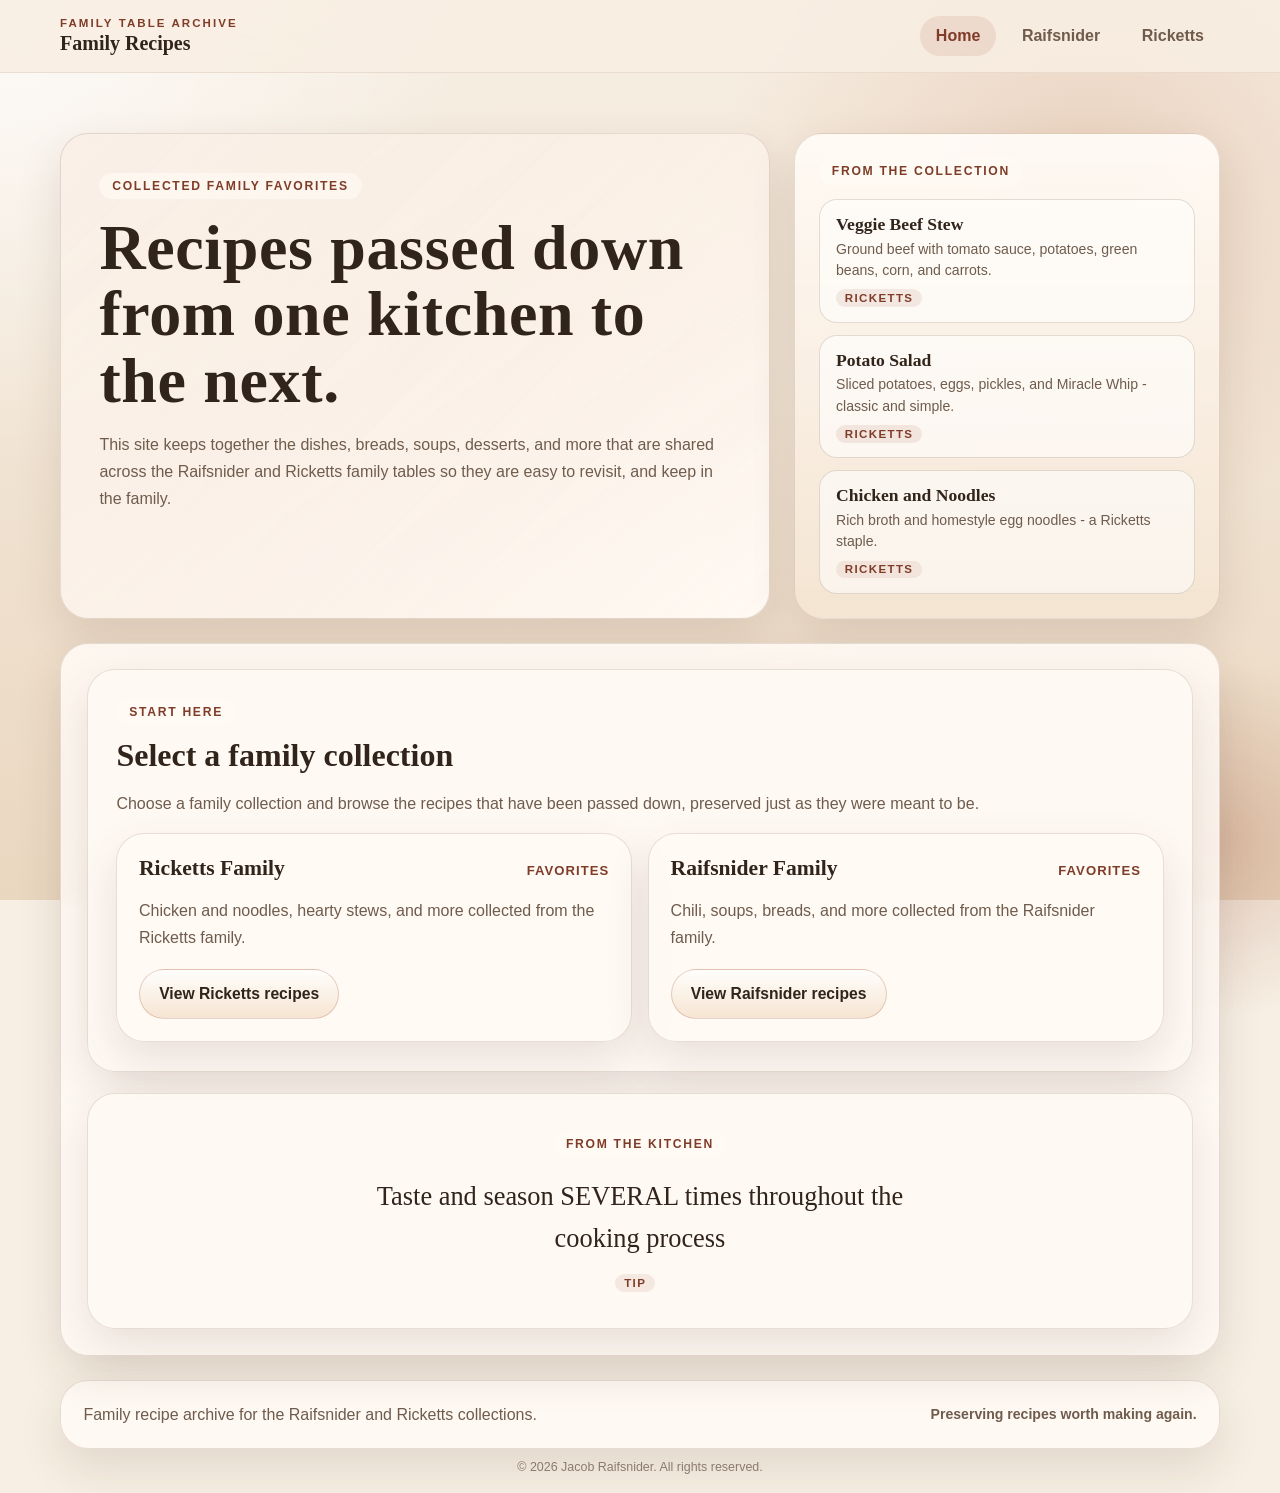
==== commit 43f45c9a: "IDFK" ====
--- a/index.html
+++ b/index.html
@@ -1,7 +1,7 @@
 <!DOCTYPE html>
 <html lang="en">
 <head>
-    <link rel="stylesheet" href="styles.css?v=20260506b">
+    <link rel="stylesheet" href="styles.css?v=20260506c">
     <meta charset="UTF-8">
     <meta name="viewport" content="width=device-width, initial-scale=1.0, viewport-fit=cover">
     <meta name="theme-color" content="#e9dfd1">
--- a/styles.css
+++ b/styles.css
@@ -25,24 +25,21 @@
 html {
     scroll-behavior: smooth;
     background-color: var(--bg-top);
+    height: 100%;
 }
 
 body {
     margin: 0;
-    min-height: 100lvh;
+    height: 100%;
+    overflow-y: auto;
+    -webkit-overflow-scrolling: touch;
+    overflow-x: hidden;
     font-family: "Trebuchet MS", "Segoe UI", sans-serif;
     color: var(--text-main);
     background:
         radial-gradient(circle at top left, rgba(255, 255, 255, 0.76) 0, rgba(255, 255, 255, 0) 30%),
         radial-gradient(circle at 85% 18%, rgba(197, 127, 88, 0.22) 0, rgba(197, 127, 88, 0) 28%),
         linear-gradient(180deg, var(--bg-top), var(--bg-bottom));
-    overflow-x: hidden;
-}
-
-@supports not (height: 100lvh) {
-    body {
-        min-height: 100vh;
-    }
 }
 
 a {
@@ -744,7 +741,7 @@
 .recipe-modal__dialog {
     position: relative;
     width: min(760px, 100%);
-    max-height: 100lvh;
+    max-height: 90dvh;
     overflow: auto;
     border-radius: 24px 24px 0 0;
     border: 1px solid rgba(114, 43, 33, 0.18);
@@ -831,11 +828,11 @@
 
     .recipe-modal__dialog {
         width: 100%;
-        max-height: 100lvh;
+        max-height: 90dvh;
         border-radius: 20px 20px 0 0;
         overflow-y: auto;
         -webkit-overflow-scrolling: touch;
-        padding: 1rem;
+        padding: 1rem 1rem calc(1rem + env(safe-area-inset-bottom));
     }
 
     .recipe-modal__close {
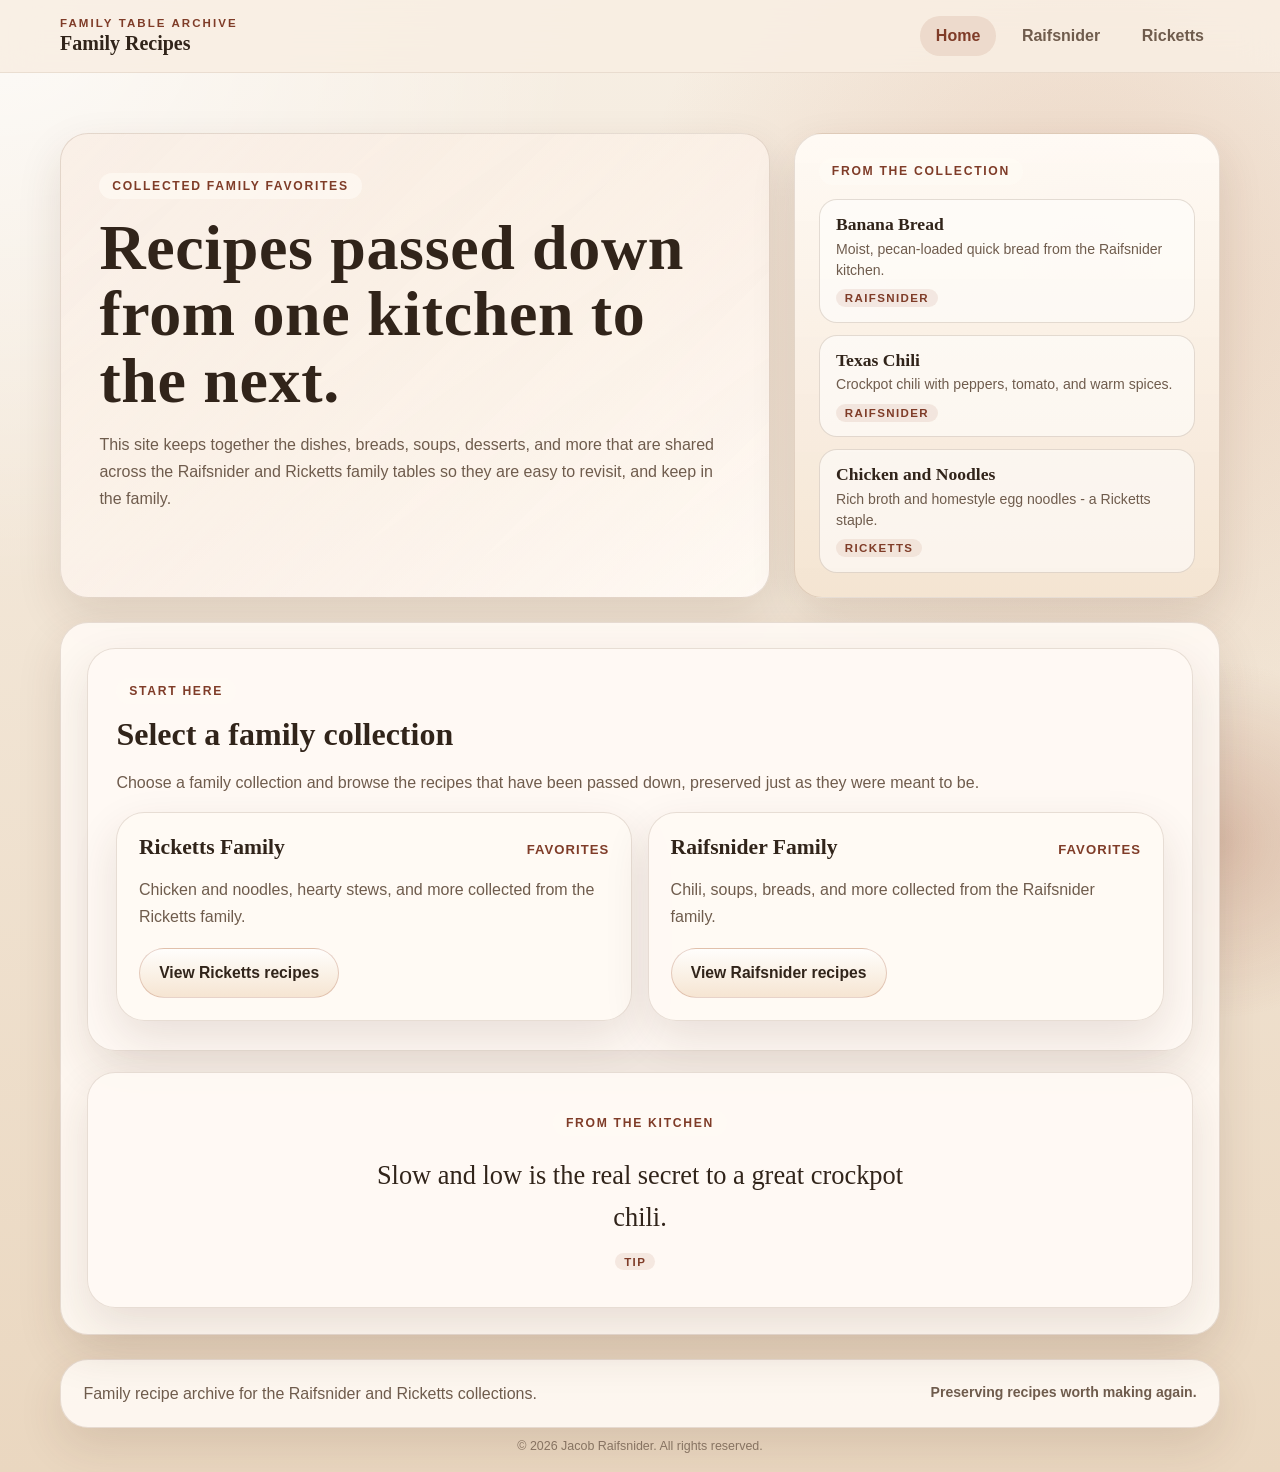
==== commit ba80da8f: "fix: revert body scroll container, fix html bg-bottom, add site-legal safe-area padding" ====
--- a/index.html
+++ b/index.html
@@ -1,7 +1,7 @@
 <!DOCTYPE html>
 <html lang="en">
 <head>
-    <link rel="stylesheet" href="styles.css?v=20260506c">
+    <link rel="stylesheet" href="styles.css?v=20260506d">
     <meta charset="UTF-8">
     <meta name="viewport" content="width=device-width, initial-scale=1.0, viewport-fit=cover">
     <meta name="theme-color" content="#e9dfd1">
--- a/styles.css
+++ b/styles.css
@@ -24,22 +24,19 @@
 
 html {
     scroll-behavior: smooth;
-    background-color: var(--bg-top);
-    height: 100%;
+    background-color: var(--bg-bottom);
 }
 
 body {
     margin: 0;
-    height: 100%;
-    overflow-y: auto;
-    -webkit-overflow-scrolling: touch;
-    overflow-x: hidden;
+    min-height: 100lvh;
     font-family: "Trebuchet MS", "Segoe UI", sans-serif;
     color: var(--text-main);
     background:
         radial-gradient(circle at top left, rgba(255, 255, 255, 0.76) 0, rgba(255, 255, 255, 0) 30%),
         radial-gradient(circle at 85% 18%, rgba(197, 127, 88, 0.22) 0, rgba(197, 127, 88, 0) 28%),
         linear-gradient(180deg, var(--bg-top), var(--bg-bottom));
+    overflow-x: hidden;
 }
 
 a {
@@ -695,6 +692,7 @@
 .site-legal {
     width: var(--content-width);
     margin: 0.65rem auto 0;
+    padding-bottom: env(safe-area-inset-bottom);
     text-align: center;
     color: rgba(84, 64, 50, 0.64);
     font-size: 0.78rem;
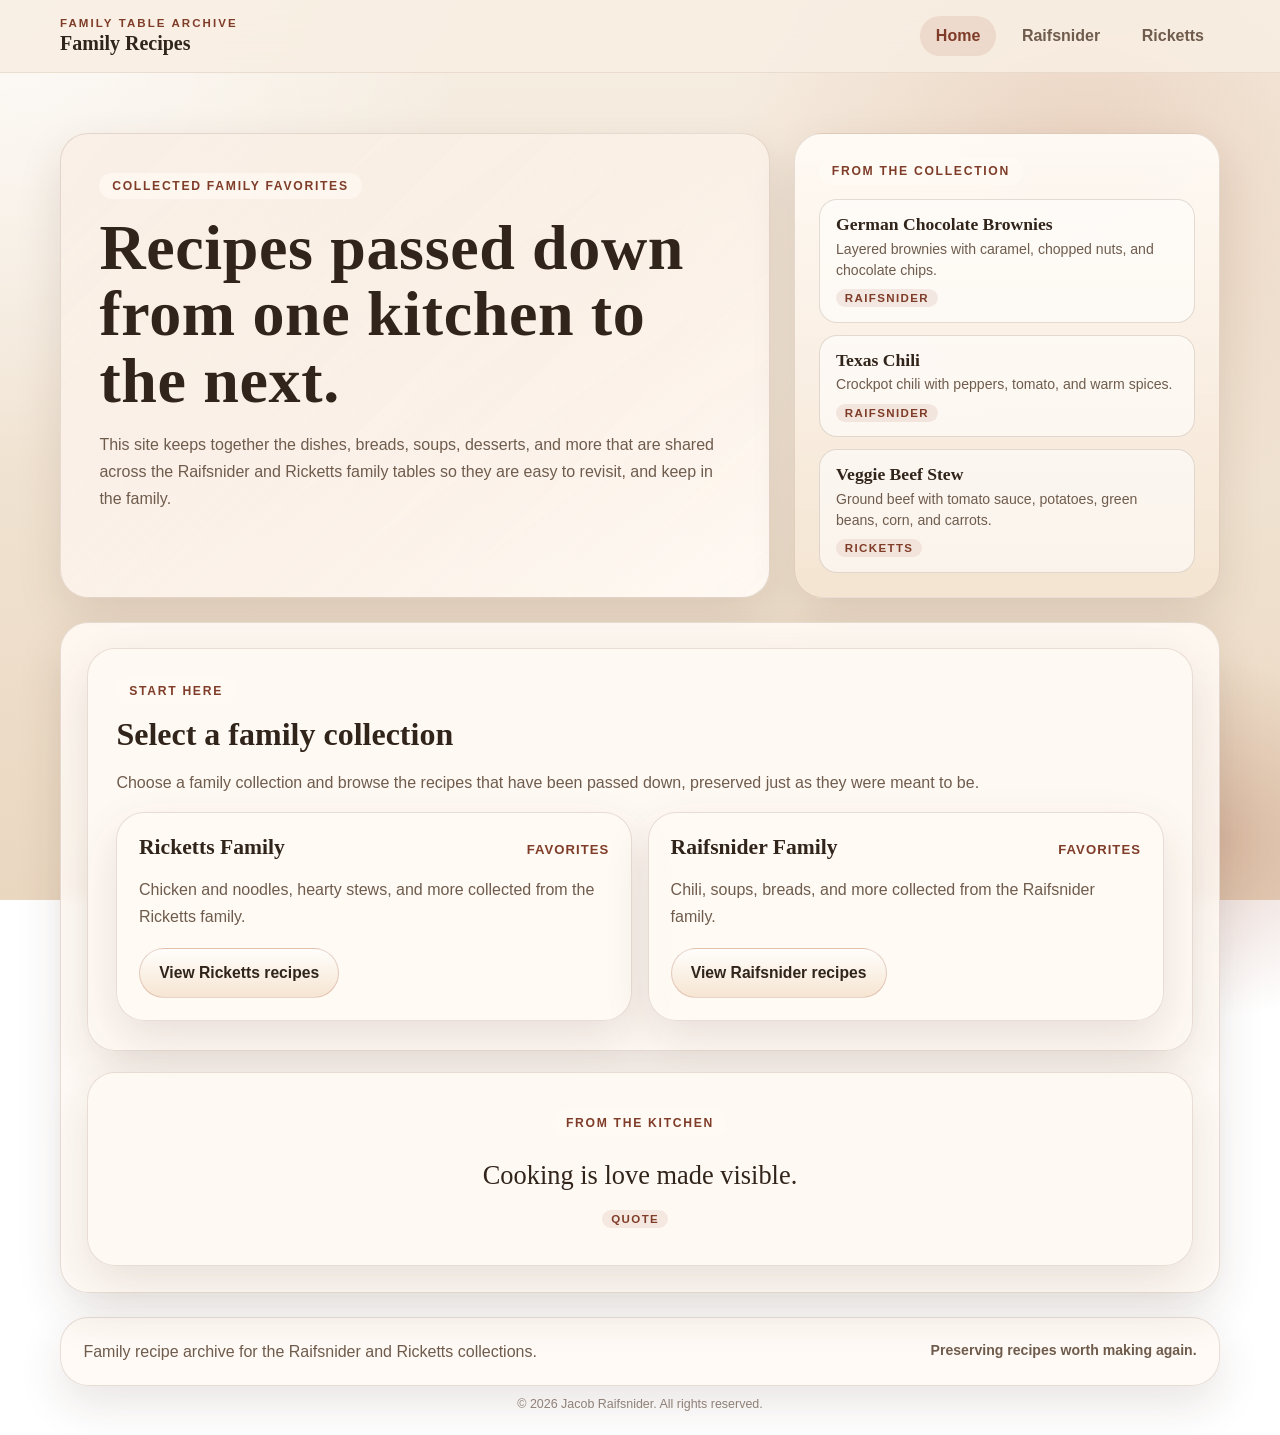
==== commit b80b4700: "IDFK" ====
--- a/index.html
+++ b/index.html
@@ -1,7 +1,7 @@
 <!DOCTYPE html>
 <html lang="en">
 <head>
-    <link rel="stylesheet" href="styles.css?v=20260506d">
+    <link rel="stylesheet" href="styles.css?v=20260506e">
     <meta charset="UTF-8">
     <meta name="viewport" content="width=device-width, initial-scale=1.0, viewport-fit=cover">
     <meta name="theme-color" content="#e9dfd1">
--- a/styles.css
+++ b/styles.css
@@ -24,19 +24,35 @@
 
 html {
     scroll-behavior: smooth;
-    background-color: var(--bg-bottom);
+    min-height: 100%;
+    background: transparent;
 }
 
 body {
     margin: 0;
-    min-height: 100lvh;
+    min-height: 100dvh;
     font-family: "Trebuchet MS", "Segoe UI", sans-serif;
     color: var(--text-main);
+    background: transparent;
+    overflow-x: hidden;
+}
+
+body::before {
+    content: "";
+    position: fixed;
+    inset: 0;
+    z-index: -2;
+    pointer-events: none;
     background:
         radial-gradient(circle at top left, rgba(255, 255, 255, 0.76) 0, rgba(255, 255, 255, 0) 30%),
         radial-gradient(circle at 85% 18%, rgba(197, 127, 88, 0.22) 0, rgba(197, 127, 88, 0) 28%),
         linear-gradient(180deg, var(--bg-top), var(--bg-bottom));
-    overflow-x: hidden;
+}
+
+@supports (-webkit-touch-callout: none) {
+    body {
+        min-height: -webkit-fill-available;
+    }
 }
 
 a {
@@ -65,7 +81,6 @@
     backdrop-filter: blur(18px);
     background: rgba(248, 238, 226, 0.86);
     border-bottom: 1px solid rgba(108, 71, 47, 0.1);
-    padding-top: env(safe-area-inset-top);
 }
 
 .site-header__inner,
@@ -692,7 +707,7 @@
 .site-legal {
     width: var(--content-width);
     margin: 0.65rem auto 0;
-    padding-bottom: env(safe-area-inset-bottom);
+    padding-bottom: max(0.35rem, env(safe-area-inset-bottom));
     text-align: center;
     color: rgba(84, 64, 50, 0.64);
     font-size: 0.78rem;
@@ -857,7 +872,7 @@
     }
 
     .site-shell {
-        padding-top: 1rem;
+        padding-top: 0.75rem;
     }
 
     .hero {
